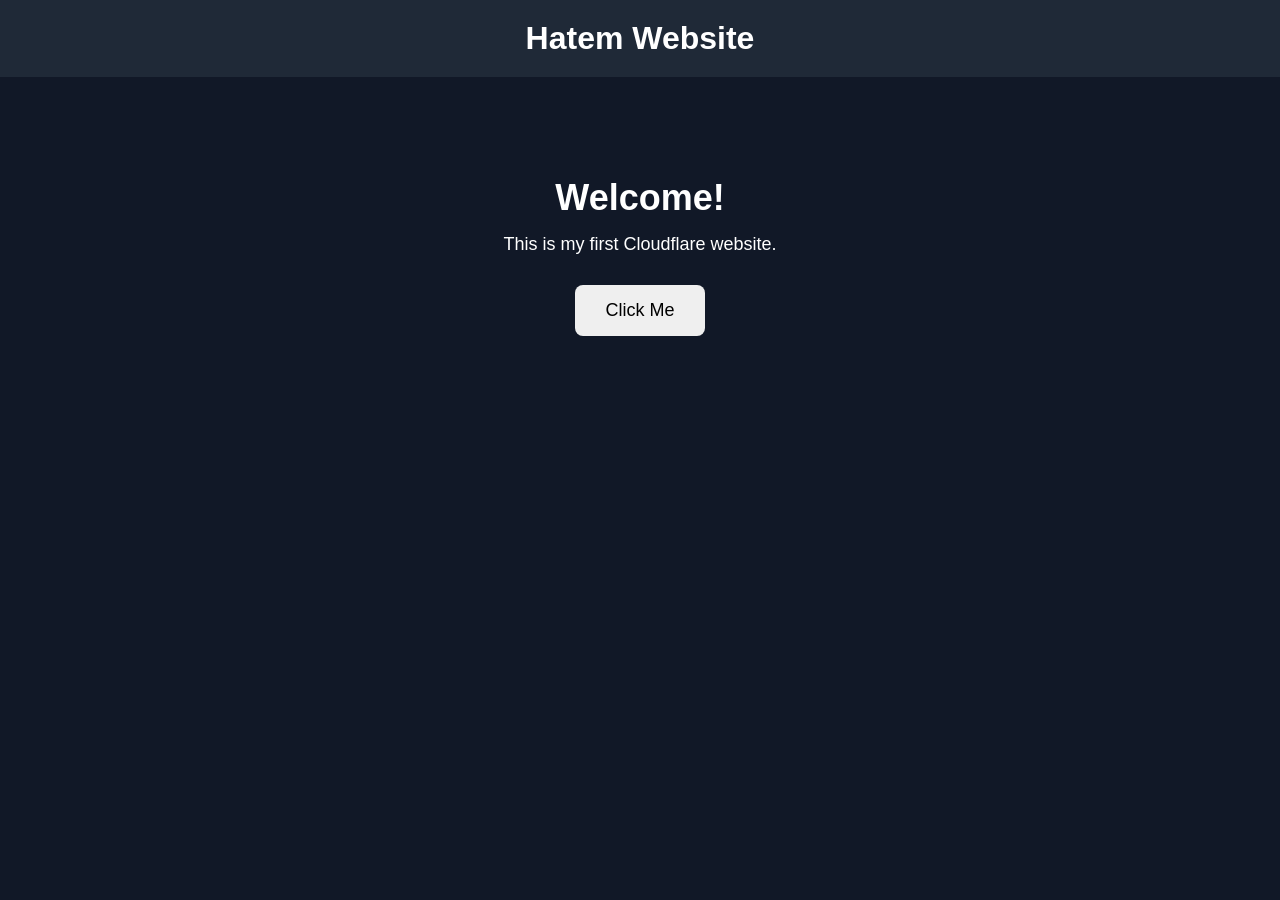
==== index.html @ 53ac9154 "Add files via upload" ====
<!DOCTYPE html>
<html lang="en">

<head>
    <meta charset="UTF-8">
    <meta name="viewport" content="width=device-width, initial-scale=1.0">
    <title>Hatem Website</title>

    <link rel="stylesheet" href="style.css">
</head>

<body>

    <header>
        <h1>Hatem Website</h1>
    </header>

    <main>

        <h2>Welcome!</h2>

        <p>
            This is my first Cloudflare website.
        </p>

        <button id="helloButton">
            Click Me
        </button>

    </main>

    <script src="script.js"></script>

</body>

</html>


</body>
</html>
---- style.css ----
*{
    margin:0;
    padding:0;
    box-sizing:border-box;
}

body{
    background:#111827;
    color:white;
    font-family:Arial, sans-serif;
}

header{
    background:#1F2937;
    padding:20px;
    text-align:center;
}

main{
    text-align:center;
    margin-top:100px;
}

h2{
    font-size:36px;
}

p{
    margin-top:15px;
    font-size:18px;
}

button{
    margin-top:30px;
    padding:15px 30px;
    font-size:18px;
    border:none;
    border-radius:8px;
    cursor:pointer;
}
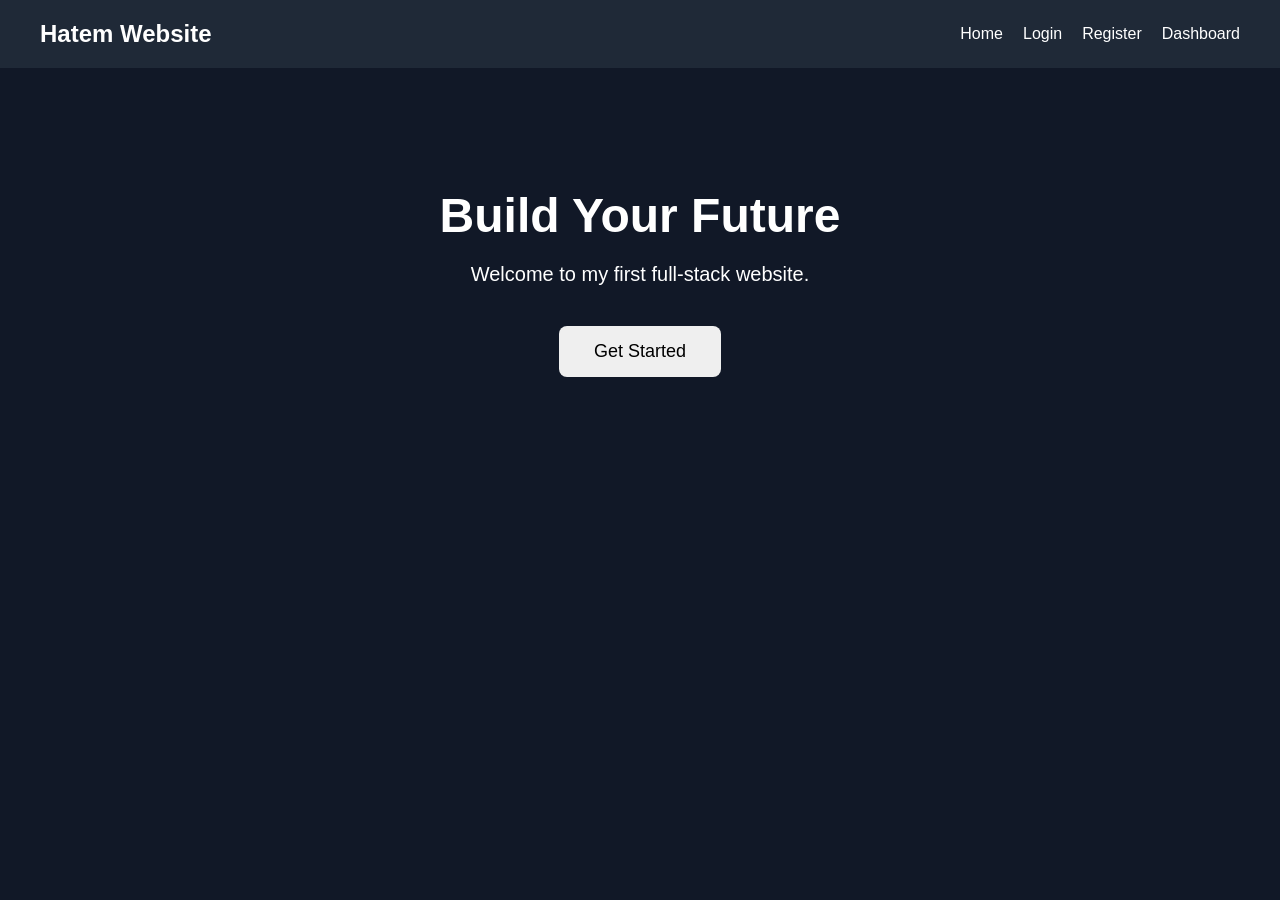
==== commit 5b60d3f5: "Add files via upload" ====
--- a/index.html
+++ b/index.html
@@ -1,6 +1,5 @@
 <!DOCTYPE html>
 <html lang="en">
-
 <head>
     <meta charset="UTF-8">
     <meta name="viewport" content="width=device-width, initial-scale=1.0">
@@ -11,30 +10,41 @@
 
 <body>
 
-    <header>
-        <h1>Hatem Website</h1>
-    </header>
+<nav>
 
-    <main>
+    <div class="logo">
+        Hatem Website
+    </div>
 
-        <h2>Welcome!</h2>
+    <ul>
 
-        <p>
-            This is my first Cloudflare website.
-        </p>
+        <li><a href="index.html">Home</a></li>
 
-        <button id="helloButton">
-            Click Me
-        </button>
+        <li><a href="login.html">Login</a></li>
 
-    </main>
+        <li><a href="#">Register</a></li>
 
-    <script src="script.js"></script>
+        <li><a href="#">Dashboard</a></li>
 
-</body>
+    </ul>
 
-</html>
+</nav>
 
+<section class="hero">
+
+    <h1>Build Your Future</h1>
+
+    <p>
+        Welcome to my first full-stack website.
+    </p>
+
+    <button id="helloButton">
+        Get Started
+    </button>
+
+</section>
+
+<script src="script.js"></script>
 
 </body>
 </html>
--- a/style.css
+++ b/style.css
@@ -2,39 +2,57 @@
     margin:0;
     padding:0;
     box-sizing:border-box;
+    font-family:Arial,sans-serif;
 }
 
 body{
     background:#111827;
     color:white;
-    font-family:Arial, sans-serif;
 }
 
-header{
+nav{
+    display:flex;
+    justify-content:space-between;
+    align-items:center;
+    padding:20px 40px;
     background:#1F2937;
-    padding:20px;
-    text-align:center;
 }
 
-main{
-    text-align:center;
-    margin-top:100px;
+.logo{
+    font-size:24px;
+    font-weight:bold;
 }
 
-h2{
-    font-size:36px;
+ul{
+    display:flex;
+    list-style:none;
+    gap:20px;
 }
 
-p{
-    margin-top:15px;
-    font-size:18px;
+a{
+    color:white;
+    text-decoration:none;
+}
+
+.hero{
+    text-align:center;
+    margin-top:120px;
+}
+
+.hero h1{
+    font-size:48px;
+}
+
+.hero p{
+    margin-top:20px;
+    font-size:20px;
 }
 
 button{
-    margin-top:30px;
-    padding:15px 30px;
-    font-size:18px;
+    margin-top:40px;
+    padding:15px 35px;
     border:none;
     border-radius:8px;
     cursor:pointer;
+    font-size:18px;
 }
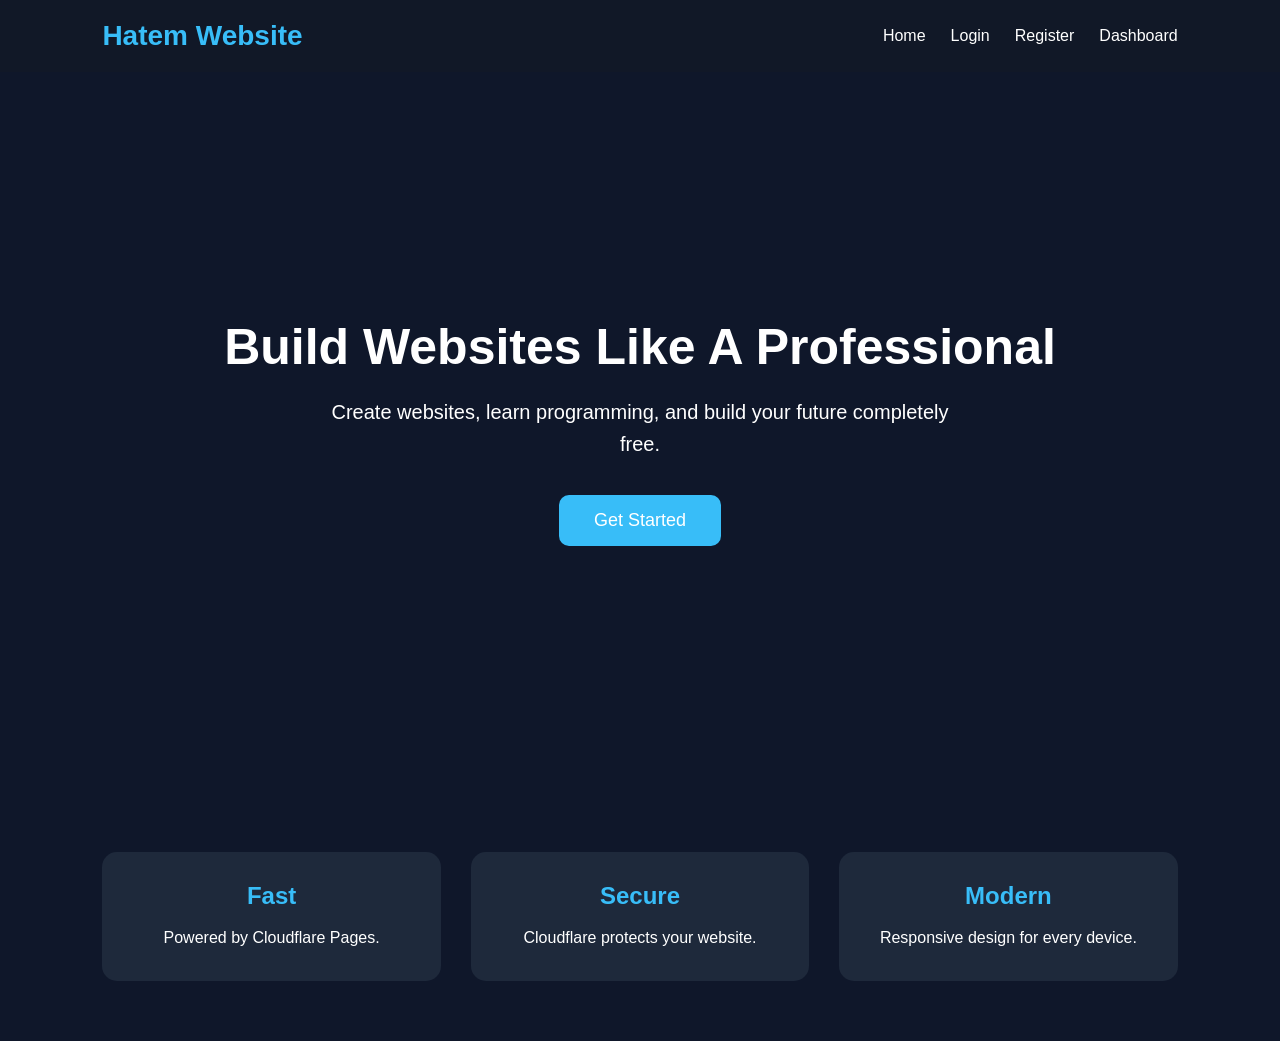
==== commit f07e1fe2: "Add files via upload" ====
--- a/index.html
+++ b/index.html
@@ -1,50 +1,115 @@
 <!DOCTYPE html>
 <html lang="en">
+
 <head>
-    <meta charset="UTF-8">
-    <meta name="viewport" content="width=device-width, initial-scale=1.0">
-    <title>Hatem Website</title>
 
-    <link rel="stylesheet" href="style.css">
+<meta charset="UTF-8">
+
+<meta name="viewport" content="width=device-width, initial-scale=1.0">
+
+<title>Hatem Website</title>
+
+<link rel="stylesheet" href="style.css">
+
 </head>
 
 <body>
 
 <nav>
 
-    <div class="logo">
-        Hatem Website
-    </div>
+<div class="logo">
 
-    <ul>
+Hatem Website
 
-        <li><a href="index.html">Home</a></li>
+</div>
 
-        <li><a href="login.html">Login</a></li>
+<ul>
 
-        <li><a href="#">Register</a></li>
+<li><a href="index.html">Home</a></li>
 
-        <li><a href="#">Dashboard</a></li>
+<li><a href="login.html">Login</a></li>
 
-    </ul>
+<li><a href="register.html">Register</a></li>
+
+<li><a href="dashboard.html">Dashboard</a></li>
+
+</ul>
 
 </nav>
 
 <section class="hero">
 
-    <h1>Build Your Future</h1>
+<div class="hero-text">
 
-    <p>
-        Welcome to my first full-stack website.
-    </p>
+<h1>
 
-    <button id="helloButton">
-        Get Started
-    </button>
+Build Websites Like A Professional
+
+</h1>
+
+<p>
+
+Create websites, learn programming,
+and build your future completely free.
+
+</p>
+
+<a href="register.html">
+
+<button>
+
+Get Started
+
+</button>
+
+</a>
+
+</div>
+
+</section>
+
+<section class="cards">
+
+<div class="card">
+
+<h2>Fast</h2>
+
+<p>
+
+Powered by Cloudflare Pages.
+
+</p>
+
+</div>
+
+<div class="card">
+
+<h2>Secure</h2>
+
+<p>
+
+Cloudflare protects your website.
+
+</p>
+
+</div>
+
+<div class="card">
+
+<h2>Modern</h2>
+
+<p>
+
+Responsive design for every device.
+
+</p>
+
+</div>
 
 </section>
 
 <script src="script.js"></script>
 
 </body>
+
 </html>
--- a/style.css
+++ b/style.css
@@ -1,58 +1,253 @@
 *{
-    margin:0;
-    padding:0;
-    box-sizing:border-box;
-    font-family:Arial,sans-serif;
+
+margin:0;
+
+padding:0;
+
+box-sizing:border-box;
+
+font-family:Arial,sans-serif;
+
 }
 
 body{
-    background:#111827;
-    color:white;
+
+background:#0f172a;
+
+color:white;
+
 }
 
 nav{
-    display:flex;
-    justify-content:space-between;
-    align-items:center;
-    padding:20px 40px;
-    background:#1F2937;
+
+display:flex;
+
+justify-content:space-between;
+
+align-items:center;
+
+padding:20px 8%;
+
+background:#111827;
+
+position:sticky;
+
+top:0;
+
 }
 
 .logo{
-    font-size:24px;
-    font-weight:bold;
+
+font-size:28px;
+
+font-weight:bold;
+
+color:#38bdf8;
+
 }
 
 ul{
-    display:flex;
-    list-style:none;
-    gap:20px;
-}
-
-a{
-    color:white;
-    text-decoration:none;
+
+display:flex;
+
+list-style:none;
+
+gap:25px;
+
+}
+
+ul a{
+
+text-decoration:none;
+
+color:white;
+
+transition:.3s;
+
+}
+
+ul a:hover{
+
+color:#38bdf8;
+
 }
 
 .hero{
-    text-align:center;
-    margin-top:120px;
+
+height:80vh;
+
+display:flex;
+
+justify-content:center;
+
+align-items:center;
+
+text-align:center;
+
+padding:20px;
+
 }
 
 .hero h1{
-    font-size:48px;
+
+font-size:50px;
+
+margin-bottom:20px;
+
 }
 
 .hero p{
-    margin-top:20px;
-    font-size:20px;
+
+font-size:20px;
+
+max-width:650px;
+
+line-height:1.6;
+
+margin:auto;
+
 }
 
 button{
-    margin-top:40px;
-    padding:15px 35px;
-    border:none;
-    border-radius:8px;
-    cursor:pointer;
-    font-size:18px;
+
+margin-top:35px;
+
+padding:15px 35px;
+
+border:none;
+
+border-radius:10px;
+
+background:#38bdf8;
+
+color:white;
+
+font-size:18px;
+
+cursor:pointer;
+
+transition:.3s;
+
+}
+
+button:hover{
+
+transform:scale(1.05);
+
+}
+
+.cards{
+
+display:grid;
+
+grid-template-columns:repeat(auto-fit,minmax(250px,1fr));
+
+gap:30px;
+
+padding:60px 8%;
+
+}
+
+.card{
+
+background:#1e293b;
+
+padding:30px;
+
+border-radius:15px;
+
+text-align:center;
+
+transition:.3s;
+
+}
+
+.card:hover{
+
+transform:translateY(-10px);
+
+}
+
+.card h2{
+
+margin-bottom:15px;
+
+color:#38bdf8;
+
+}
+
+.card p{
+
+line-height:1.6;
+
+}
+
+input{
+
+width:100%;
+
+padding:15px;
+
+border:none;
+
+border-radius:10px;
+
+margin-bottom:15px;
+
+font-size:16px;
+
+}
+
+.form-container{
+
+width:380px;
+
+margin:70px auto;
+
+background:#1e293b;
+
+padding:35px;
+
+border-radius:15px;
+
+}
+
+.form-container h1{
+
+text-align:center;
+
+margin-bottom:25px;
+
+}
+
+@media(max-width:768px){
+
+nav{
+
+flex-direction:column;
+
+gap:15px;
+
+}
+
+ul{
+
+flex-direction:column;
+
+text-align:center;
+
+}
+
+.hero h1{
+
+font-size:36px;
+
+}
+
+.hero p{
+
+font-size:18px;
+
+}
+
 }
